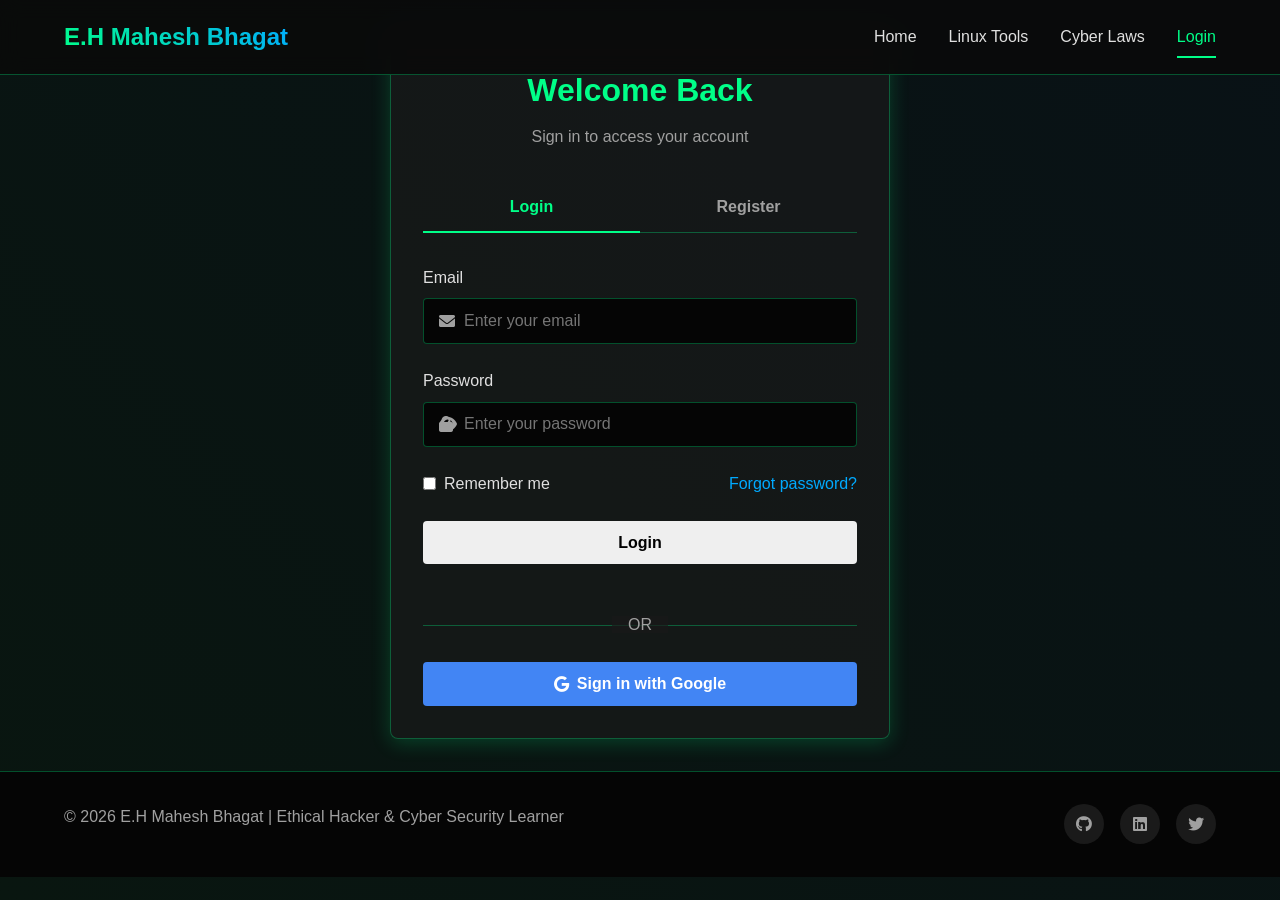
==== index.html @ c68d8800 "Add files via upload" ====
<!DOCTYPE html>
<html lang="en">
<head>
    <meta charset="UTF-8">
    <meta name="viewport" content="width=device-width, initial-scale=1.0">
    <title>Login | E.H Mahesh Bhagat</title>
    <link rel="stylesheet" href="style.css">
    <link rel="stylesheet" href="https://cdnjs.cloudflare.com/ajax/libs/font-awesome/6.0.0-beta3/css/all.min.css">
</head>
<body>
    <header>
        <nav>
            <div class="logo">
                <h2>E.H Mahesh Bhagat</h2>
            </div>
            <div class="nav-links">
                <a href="index.html">Home</a>
                <a href="linux-tools.html">Linux Tools</a>
                <a href="cyber-laws.html">Cyber Laws</a>
                <a href="login.html" class="active">Login</a>
            </div>
            <div class="burger">
                <div class="line1"></div>
                <div class="line2"></div>
                <div class="line3"></div>
            </div>
        </nav>
    </header>

    <main class="login-main">
        <div class="auth-container">
            <div class="auth-card">
                <div class="auth-header">
                    <h2>Welcome Back</h2>
                    <p>Sign in to access your account</p>
                </div>
                
                <div class="auth-tabs">
                    <button class="tab-btn active" data-tab="login">Login</button>
                    <button class="tab-btn" data-tab="register">Register</button>
                </div>
                
                <div class="auth-forms">
                    <!-- Login Form -->
                    <form id="login-form" class="auth-form active">
                        <div class="form-group">
                            <label for="login-email">Email</label>
                            <div class="input-group">
                                <i class="fas fa-envelope"></i>
                                <input type="email" id="login-email" placeholder="Enter your email" required>
                            </div>
                        </div>
                        
                        <div class="form-group">
                            <label for="login-password">Password</label>
                            <div class="input-group">
                                <i class="fas fa-lock"></i>
                                <input type="password" id="login-password" placeholder="Enter your password" required>
                                <i class="fas fa-eye toggle-password"></i>
                            </div>
                        </div>
                        
                        <div class="form-options">
                            <div class="remember-me">
                                <input type="checkbox" id="remember">
                                <label for="remember">Remember me</label>
                            </div>
                            <a href="#" class="forgot-password">Forgot password?</a>
                        </div>
                        
                        <button type="submit" class="btn auth-btn">Login</button>
                        
                        <div class="divider">
                            <span>OR</span>
                        </div>
                        
                        <button type="button" class="btn google-btn">
                            <i class="fab fa-google"></i>
                            Sign in with Google
                        </button>
                    </form>
                    
                    <!-- Register Form -->
                    <form id="register-form" class="auth-form">
                        <div class="form-group">
                            <label for="register-name">Full Name</label>
                            <div class="input-group">
                                <i class="fas fa-user"></i>
                                <input type="text" id="register-name" placeholder="Enter your full name" required>
                            </div>
                        </div>
                        
                        <div class="form-group">
                            <label for="register-email">Email</label>
                            <div class="input-group">
                                <i class="fas fa-envelope"></i>
                                <input type="email" id="register-email" placeholder="Enter your email" required>
                            </div>
                        </div>
                        
                        <div class="form-group">
                            <label for="register-password">Password</label>
                            <div class="input-group">
                                <i class="fas fa-lock"></i>
                                <input type="password" id="register-password" placeholder="Create a password" required>
                                <i class="fas fa-eye toggle-password"></i>
                            </div>
                        </div>
                        
                        <div class="form-group">
                            <label for="register-confirm-password">Confirm Password</label>
                            <div class="input-group">
                                <i class="fas fa-lock"></i>
                                <input type="password" id="register-confirm-password" placeholder="Confirm your password" required>
                                <i class="fas fa-eye toggle-password"></i>
                            </div>
                        </div>
                        
                        <div class="form-options">
                            <div class="terms">
                                <input type="checkbox" id="terms" required>
                                <label for="terms">I agree to the <a href="#">Terms and Conditions</a></label>
                            </div>
                        </div>
                        
                        <button type="submit" class="btn auth-btn">Register</button>
                        
                        <div class="divider">
                            <span>OR</span>
                        </div>
                        
                        <button type="button" class="btn google-btn">
                            <i class="fab fa-google"></i>
                            Sign up with Google
                        </button>
                    </form>
                </div>
            </div>
        </div>
    </main>

    <footer>
        <div class="footer-content">
            <p>&copy; 2023 E.H Mahesh Bhagat | Ethical Hacker & Cyber Security Learner</p>
            <div class="social-links">
                <a href="#"><i class="fab fa-github"></i></a>
                <a href="#"><i class="fab fa-linkedin"></i></a>
                <a href="#"><i class="fab fa-twitter"></i></a>
            </div>
        </div>
    </footer>

    <script src="auth.js"></script>
    <script src="main.js"></script>
</body>
</html>
---- style.css ----
/* Global Styles */
:root {
    --primary-color: #00ff88;
    --secondary-color: #00aaff;
    --dark-bg: #0a0a0a;
    --darker-bg: #050505;
    --light-bg: #1a1a1a;
    --text-color: #e0e0e0;
    --text-secondary: #a0a0a0;
    --card-bg: rgba(26, 26, 26, 0.7);
    --border-color: rgba(0, 255, 136, 0.3);
    --shadow: 0 4px 20px rgba(0, 255, 136, 0.2);
    --transition: all 0.3s ease;
}

* {
    margin: 0;
    padding: 0;
    box-sizing: border-box;
}

html {
    scroll-behavior: smooth;
}

body {
    font-family: 'Segoe UI', Tahoma, Geneva, Verdana, sans-serif;
    background-color: var(--dark-bg);
    color: var(--text-color);
    line-height: 1.6;
    overflow-x: hidden;
}

/* Background Animation */
body::before {
    content: '';
    position: fixed;
    top: 0;
    left: 0;
    width: 100%;
    height: 100%;
    background: linear-gradient(45deg, rgba(0, 255, 136, 0.05), rgba(0, 170, 255, 0.05));
    z-index: -1;
    pointer-events: none;
}

/* Typography */
h1, h2, h3, h4, h5, h6 {
    color: var(--primary-color);
    margin-bottom: 1rem;
    font-weight: 600;
}

h1 {
    font-size: 2.5rem;
}

h2 {
    font-size: 2rem;
}

h3 {
    font-size: 1.5rem;
}

p {
    margin-bottom: 1rem;
    color: var(--text-secondary);
}

a {
    color: var(--secondary-color);
    text-decoration: none;
    transition: var(--transition);
}

a:hover {
    color: var(--primary-color);
}

/* Buttons */
.btn {
    display: inline-block;
    padding: 0.8rem 1.5rem;
    border-radius: 4px;
    font-weight: 600;
    text-align: center;
    cursor: pointer;
    transition: var(--transition);
    border: none;
    font-size: 1rem;
}

.primary-btn {
    background-color: var(--primary-color);
    color: var(--dark-bg);
}

.primary-btn:hover {
    background-color: rgba(0, 255, 136, 0.8);
    transform: translateY(-2px);
    box-shadow: var(--shadow);
}

.secondary-btn {
    background-color: transparent;
    color: var(--primary-color);
    border: 1px solid var(--primary-color);
}

.secondary-btn:hover {
    background-color: rgba(0, 255, 136, 0.1);
    transform: translateY(-2px);
}

.tertiary-btn {
    background-color: var(--secondary-color);
    color: var(--dark-bg);
}

.tertiary-btn:hover {
    background-color: rgba(0, 170, 255, 0.8);
    transform: translateY(-2px);
    box-shadow: 0 4px 20px rgba(0, 170, 255, 0.2);
}

/* Header & Navigation */
header {
    position: fixed;
    top: 0;
    width: 100%;
    background-color: rgba(10, 10, 10, 0.9);
    backdrop-filter: blur(10px);
    z-index: 1000;
    border-bottom: 1px solid var(--border-color);
}

nav {
    display: flex;
    justify-content: space-between;
    align-items: center;
    padding: 1rem 5%;
    max-width: 1400px;
    margin: 0 auto;
}

.logo h2 {
    font-size: 1.5rem;
    margin: 0;
    background: linear-gradient(45deg, var(--primary-color), var(--secondary-color));
    -webkit-background-clip: text;
    background-clip: text;
    color: transparent;
}

.nav-links {
    display: flex;
    gap: 2rem;
}

.nav-links a {
    color: var(--text-color);
    font-weight: 500;
    position: relative;
    padding: 0.5rem 0;
}

.nav-links a::after {
    content: '';
    position: absolute;
    bottom: 0;
    left: 0;
    width: 0;
    height: 2px;
    background-color: var(--primary-color);
    transition: var(--transition);
}

.nav-links a:hover::after,
.nav-links a.active::after {
    width: 100%;
}

.nav-links a.active {
    color: var(--primary-color);
}

.burger {
    display: none;
    cursor: pointer;
}

.burger div {
    width: 25px;
    height: 3px;
    background-color: var(--text-color);
    margin: 5px;
    transition: var(--transition);
}

/* Main Content */
main {
    padding-top: 80px;
    min-height: calc(100vh - 80px);
}

/* Home Page Styles */
.hero {
    display: flex;
    align-items: center;
    justify-content: space-between;
    padding: 4rem 5%;
    max-width: 1400px;
    margin: 0 auto;
    min-height: calc(100vh - 160px);
}

.hero-content {
    flex: 1;
    max-width: 600px;
}

.hero-content h1 {
    font-size: 3rem;
    margin-bottom: 1rem;
    background: linear-gradient(45deg, var(--primary-color), var(--secondary-color));
    -webkit-background-clip: text;
    background-clip: text;
    color: transparent;
}

.subtitle {
    font-size: 1.5rem;
    color: var(--secondary-color);
    margin-bottom: 1.5rem;
}

.description {
    font-size: 1.1rem;
    margin-bottom: 2rem;
}

.cta-buttons {
    display: flex;
    gap: 1rem;
    flex-wrap: wrap;
}

.hero-image {
    flex: 1;
    display: flex;
    justify-content: center;
    align-items: center;
}

.cyber-icon {
    font-size: 15rem;
    color: var(--primary-color);
    opacity: 0.7;
    animation: pulse 3s infinite;
}

@keyframes pulse {
    0% {
        transform: scale(1);
        opacity: 0.7;
    }
    50% {
        transform: scale(1.05);
        opacity: 0.9;
    }
    100% {
        transform: scale(1);
        opacity: 0.7;
    }
}

.features {
    display: grid;
    grid-template-columns: repeat(auto-fit, minmax(300px, 1fr));
    gap: 2rem;
    padding: 4rem 5%;
    max-width: 1400px;
    margin: 0 auto;
}

.feature-card {
    background-color: var(--card-bg);
    border: 1px solid var(--border-color);
    border-radius: 8px;
    padding: 2rem;
    text-align: center;
    transition: var(--transition);
}

.feature-card:hover {
    transform: translateY(-5px);
    box-shadow: var(--shadow);
    border-color: var(--primary-color);
}

.feature-card .icon {
    font-size: 3rem;
    color: var(--primary-color);
    margin-bottom: 1.5rem;
}

/* Linux Tools Page Styles */
.page-header {
    text-align: center;
    padding: 3rem 5%;
    background-color: var(--light-bg);
    border-bottom: 1px solid var(--border-color);
}

.page-header h1 {
    font-size: 2.5rem;
    margin-bottom: 0.5rem;
}

.tools-container {
    display: grid;
    grid-template-columns: repeat(auto-fit, minmax(350px, 1fr));
    gap: 2rem;
    padding: 4rem 5%;
    max-width: 1400px;
    margin: 0 auto;
}

.tool-card {
    background-color: var(--card-bg);
    border: 1px solid var(--border-color);
    border-radius: 8px;
    padding: 2rem;
    transition: var(--transition);
}

.tool-card:hover {
    transform: translateY(-5px);
    box-shadow: var(--shadow);
    border-color: var(--primary-color);
}

.tool-card h3 {
    display: flex;
    align-items: center;
    gap: 1rem;
    margin-bottom: 1rem;
}

.tool-card h3 i {
    color: var(--secondary-color);
}

.tool-card p {
    margin-bottom: 1rem;
}

.linux-commands {
    padding: 2rem 5%;
    max-width: 1400px;
    margin: 0 auto;
}

.linux-commands h2 {
    text-align: center;
    margin-bottom: 2rem;
}

.commands-grid {
    display: grid;
    grid-template-columns: repeat(auto-fill, minmax(300px, 1fr));
    gap: 1.5rem;
}

.command-item {
    background-color: var(--card-bg);
    border: 1px solid var(--border-color);
    border-radius: 8px;
    padding: 1.5rem;
    transition: var(--transition);
}

.command-item:hover {
    border-color: var(--primary-color);
}

.command-item code {
    display: block;
    background-color: var(--darker-bg);
    padding: 0.8rem;
    border-radius: 4px;
    margin-bottom: 1rem;
    font-family: 'Courier New', Courier, monospace;
    color: var(--primary-color);
    font-size: 1.1rem;
}

/* Cyber Laws Page Styles */
.cyber-laws-container {
    padding: 2rem 5%;
    max-width: 1400px;
    margin: 0 auto;
}

.law-section {
    margin-bottom: 3rem;
    background-color: var(--card-bg);
    border: 1px solid var(--border-color);
    border-radius: 8px;
    padding: 2rem;
}

.law-section h2 {
    display: flex;
    align-items: center;
    gap: 1rem;
    margin-bottom: 1.5rem;
}

.law-section h2 i {
    color: var(--secondary-color);
}

.law-section ul {
    list-style-type: none;
    padding-left: 1rem;
}

.law-section ul li {
    margin-bottom: 1rem;
    position: relative;
    padding-left: 1.5rem;
}

.law-section ul li::before {
    content: '▸';
    position: absolute;
    left: 0;
    color: var(--primary-color);
}

.law-section ul ul {
    margin-top: 0.5rem;
    margin-bottom: 1rem;
}

.law-section ul ul li {
    margin-bottom: 0.5rem;
}

.law-section ul ul li::before {
    content: '•';
}

.rights-punishments {
    display: grid;
    grid-template-columns: repeat(auto-fit, minmax(300px, 1fr));
    gap: 2rem;
}

.rights, .punishments {
    background-color: var(--light-bg);
    border-radius: 8px;
    padding: 1.5rem;
}

.rights h3, .punishments h3 {
    margin-bottom: 1rem;
    text-align: center;
}

/* Login Page Styles */
.login-main {
    display: flex;
    justify-content: center;
    align-items: center;
    min-height: calc(100vh - 160px);
    padding: 2rem 5%;
}

.auth-container {
    width: 100%;
    max-width: 500px;
}

.auth-card {
    background-color: var(--card-bg);
    border: 1px solid var(--border-color);
    border-radius: 8px;
    padding: 2rem;
    box-shadow: var(--shadow);
}

.auth-header {
    text-align: center;
    margin-bottom: 2rem;
}

.auth-header h2 {
    font-size: 2rem;
    margin-bottom: 0.5rem;
}

.auth-tabs {
    display: flex;
    margin-bottom: 2rem;
    border-bottom: 1px solid var(--border-color);
}

.tab-btn {
    flex: 1;
    padding: 1rem;
    background: none;
    border: none;
    color: var(--text-secondary);
    font-size: 1rem;
    font-weight: 600;
    cursor: pointer;
    transition: var(--transition);
    position: relative;
}

.tab-btn.active {
    color: var(--primary-color);
}

.tab-btn.active::after {
    content: '';
    position: absolute;
    bottom: -1px;
    left: 0;
    width: 100%;
    height: 2px;
    background-color: var(--primary-color);
}

.auth-forms {
    position: relative;
}

.auth-form {
    display: none;
}

.auth-form.active {
    display: block;
}

.form-group {
    margin-bottom: 1.5rem;
}

.form-group label {
    display: block;
    margin-bottom: 0.5rem;
    color: var(--text-color);
}

.input-group {
    position: relative;
}

.input-group i {
    position: absolute;
    left: 1rem;
    top: 50%;
    transform: translateY(-50%);
    color: var(--text-secondary);
}

.input-group input {
    width: 100%;
    padding: 0.8rem 1rem 0.8rem 2.5rem;
    background-color: var(--darker-bg);
    border: 1px solid var(--border-color);
    border-radius: 4px;
    color: var(--text-color);
    font-size: 1rem;
    transition: var(--transition);
}

.input-group input:focus {
    outline: none;
    border-color: var(--primary-color);
}

.toggle-password {
    position: absolute;
    right: 1rem;
    top: 50%;
    transform: translateY(-50%);
    cursor: pointer;
    color: var(--text-secondary);
}

.form-options {
    display: flex;
    justify-content: space-between;
    align-items: center;
    margin-bottom: 1.5rem;
}

.remember-me, .terms {
    display: flex;
    align-items: center;
    gap: 0.5rem;
}

.remember-me input, .terms input {
    width: auto;
}

.forgot-password {
    color: var(--secondary-color);
}

.auth-btn {
    width: 100%;
    margin-bottom: 1.5rem;
}

.divider {
    position: relative;
    text-align: center;
    margin: 1.5rem 0;
}

.divider::before {
    content: '';
    position: absolute;
    top: 50%;
    left: 0;
    width: 100%;
    height: 1px;
    background-color: var(--border-color);
}

.divider span {
    position: relative;
    background-color: var(--card-bg);
    padding: 0 1rem;
    color: var(--text-secondary);
}

.google-btn {
    width: 100%;
    display: flex;
    align-items: center;
    justify-content: center;
    gap: 0.5rem;
    background-color: #4285f4;
    color: white;
}

.google-btn:hover {
    background-color: #3367d6;
}

/* Footer */
footer {
    background-color: var(--darker-bg);
    border-top: 1px solid var(--border-color);
    padding: 2rem 5%;
}

.footer-content {
    max-width: 1400px;
    margin: 0 auto;
    display: flex;
    justify-content: space-between;
    align-items: center;
    flex-wrap: wrap;
    gap: 1rem;
}

.social-links {
    display: flex;
    gap: 1rem;
}

.social-links a {
    display: flex;
    align-items: center;
    justify-content: center;
    width: 40px;
    height: 40px;
    border-radius: 50%;
    background-color: var(--light-bg);
    color: var(--text-secondary);
    transition: var(--transition);
}

.social-links a:hover {
    background-color: var(--primary-color);
    color: var(--dark-bg);
    transform: translateY(-3px);
}

/* Back to Home Button */
.back-home {
    text-align: center;
    padding: 2rem 5%;
}

/* Responsive Design */
@media (max-width: 992px) {
    .hero {
        flex-direction: column;
        text-align: center;
    }
    
    .hero-content {
        margin-bottom: 2rem;
    }
    
    .hero-image {
        order: -1;
    }
    
    .cyber-icon {
        font-size: 10rem;
    }
}

@media (max-width: 768px) {
    .nav-links {
        position: absolute;
        right: 0;
        top: 70px;
        background-color: var(--darker-bg);
        width: 100%;
        flex-direction: column;
        align-items: center;
        padding: 2rem 0;
        gap: 1rem;
        transform: translateX(100%);
        transition: var(--transition);
        border-top: 1px solid var(--border-color);
    }
    
    .nav-links.active {
        transform: translateX(0);
    }
    
    .burger {
        display: block;
    }
    
    .burger.active .line1 {
        transform: rotate(-45deg) translate(-5px, 6px);
    }
    
    .burger.active .line2 {
        opacity: 0;
    }
    
    .burger.active .line3 {
        transform: rotate(45deg) translate(-5px, -6px);
    }
    
    .hero-content h1 {
        font-size: 2.5rem;
    }
    
    .subtitle {
        font-size: 1.2rem;
    }
    
    .features {
        grid-template-columns: 1fr;
    }
    
    .tools-container {
        grid-template-columns: 1fr;
    }
    
    .commands-grid {
        grid-template-columns: 1fr;
    }
    
    .rights-punishments {
        grid-template-columns: 1fr;
    }
    
    .footer-content {
        flex-direction: column;
        text-align: center;
    }
}

@media (max-width: 576px) {
    .hero-content h1 {
        font-size: 2rem;
    }
    
    .subtitle {
        font-size: 1rem;
    }
    
    .cta-buttons {
        flex-direction: column;
    }
    
    .btn {
        width: 100%;
    }
    
    .cyber-icon {
        font-size: 8rem;
    }
    
    .form-options {
        flex-direction: column;
        align-items: flex-start;
        gap: 1rem;
    }
}
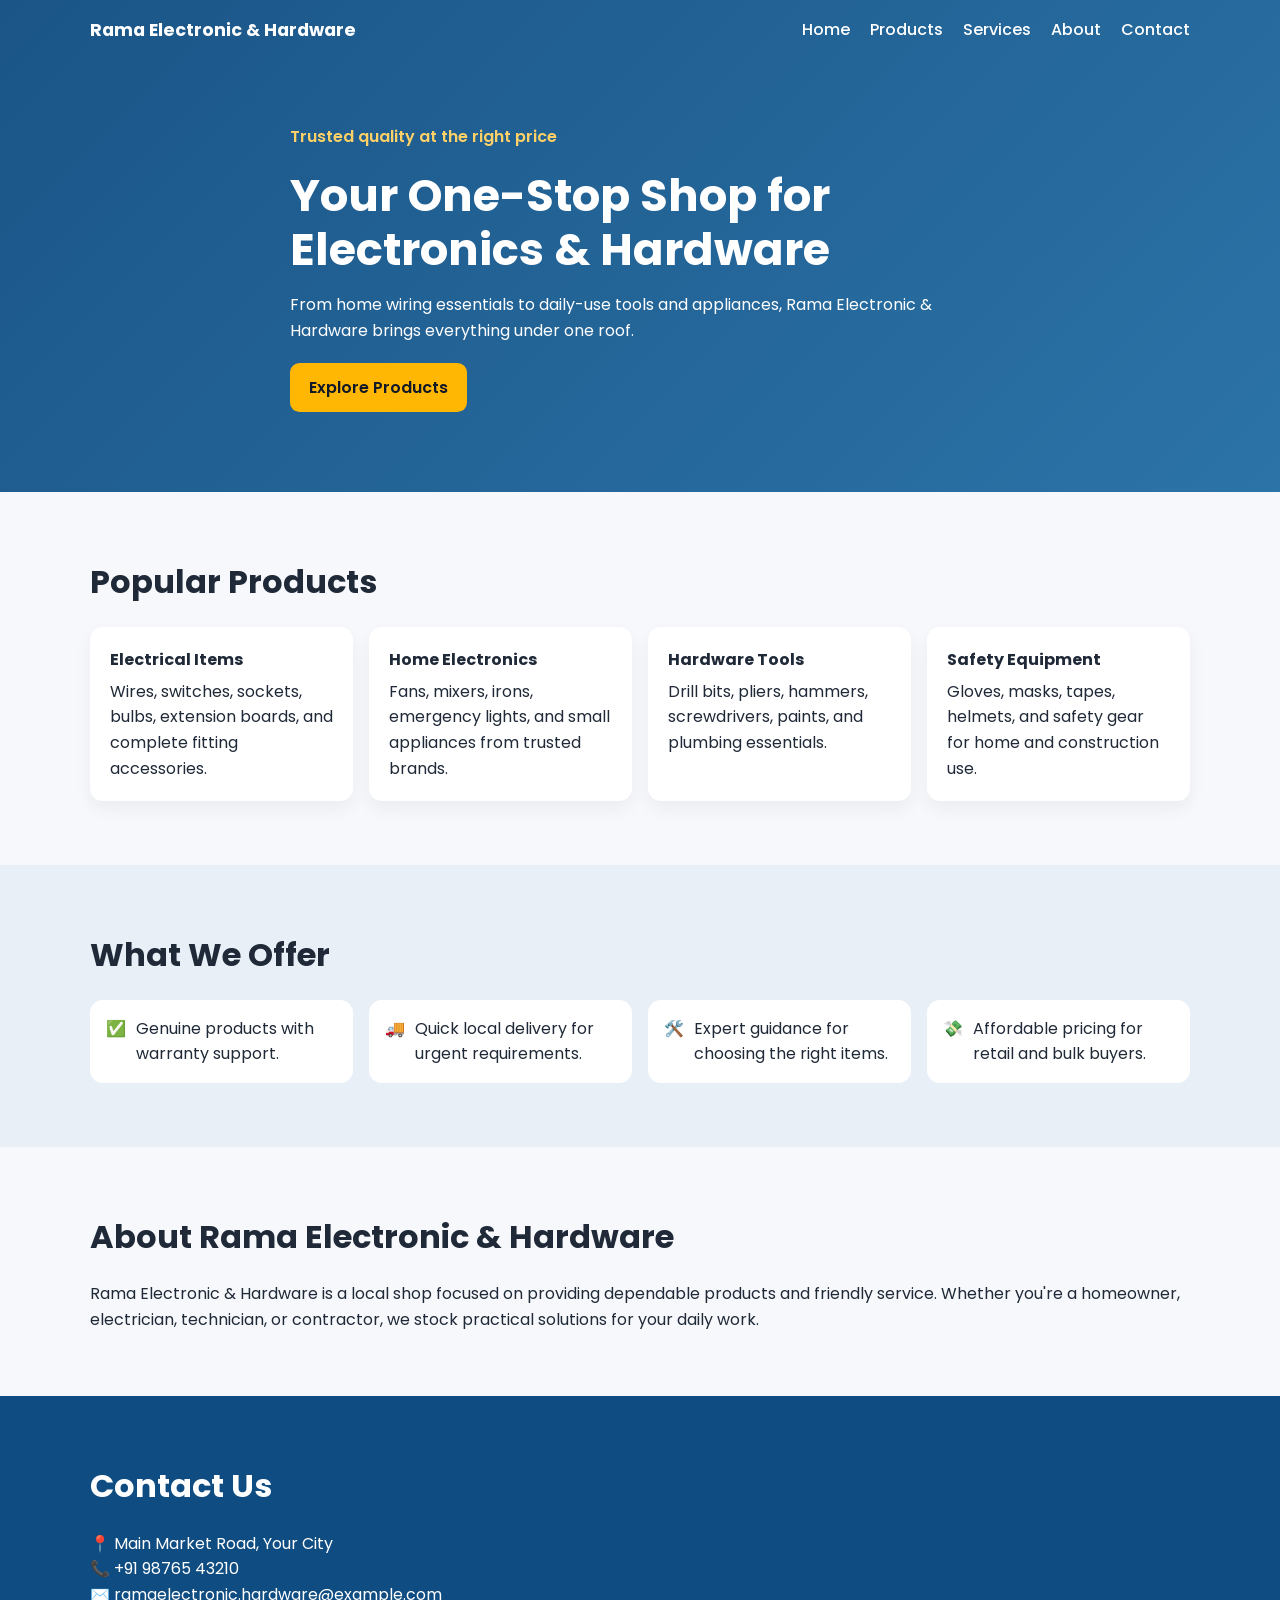
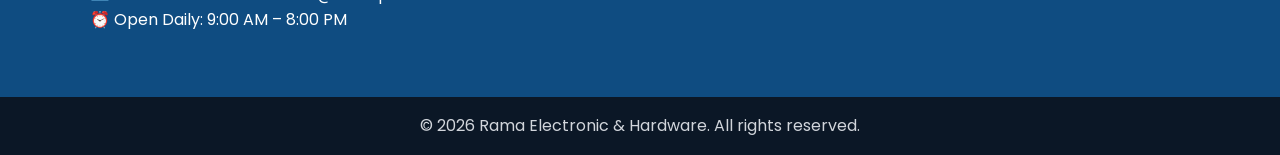
==== commit 3cc8ec5f: "Rebuild repository as Rama Electronic & Hardware website" ====
--- a/index.html
+++ b/index.html
@@ -1,156 +1,105 @@
-<!DOCTYPE html>
-<html lang="en">
-<head>
-    <meta charset="UTF-8">
-    <meta name="viewport" content="width=device-width, initial-scale=1.0">
-    <title>Login | E.H Mahesh Bhagat</title>
-    <link rel="stylesheet" href="style.css">
-    <link rel="stylesheet" href="https://cdnjs.cloudflare.com/ajax/libs/font-awesome/6.0.0-beta3/css/all.min.css">
-</head>
-<body>
-    <header>
-        <nav>
-            <div class="logo">
-                <h2>E.H Mahesh Bhagat</h2>
-            </div>
-            <div class="nav-links">
-                <a href="index.html">Home</a>
-                <a href="linux-tools.html">Linux Tools</a>
-                <a href="cyber-laws.html">Cyber Laws</a>
-                <a href="login.html" class="active">Login</a>
-            </div>
-            <div class="burger">
-                <div class="line1"></div>
-                <div class="line2"></div>
-                <div class="line3"></div>
-            </div>
-        </nav>
-    </header>
-
-    <main class="login-main">
-        <div class="auth-container">
-            <div class="auth-card">
-                <div class="auth-header">
-                    <h2>Welcome Back</h2>
-                    <p>Sign in to access your account</p>
-                </div>
-                
-                <div class="auth-tabs">
-                    <button class="tab-btn active" data-tab="login">Login</button>
-                    <button class="tab-btn" data-tab="register">Register</button>
-                </div>
-                
-                <div class="auth-forms">
-                    <!-- Login Form -->
-                    <form id="login-form" class="auth-form active">
-                        <div class="form-group">
-                            <label for="login-email">Email</label>
-                            <div class="input-group">
-                                <i class="fas fa-envelope"></i>
-                                <input type="email" id="login-email" placeholder="Enter your email" required>
-                            </div>
-                        </div>
-                        
-                        <div class="form-group">
-                            <label for="login-password">Password</label>
-                            <div class="input-group">
-                                <i class="fas fa-lock"></i>
-                                <input type="password" id="login-password" placeholder="Enter your password" required>
-                                <i class="fas fa-eye toggle-password"></i>
-                            </div>
-                        </div>
-                        
-                        <div class="form-options">
-                            <div class="remember-me">
-                                <input type="checkbox" id="remember">
-                                <label for="remember">Remember me</label>
-                            </div>
-                            <a href="#" class="forgot-password">Forgot password?</a>
-                        </div>
-                        
-                        <button type="submit" class="btn auth-btn">Login</button>
-                        
-                        <div class="divider">
-                            <span>OR</span>
-                        </div>
-                        
-                        <button type="button" class="btn google-btn">
-                            <i class="fab fa-google"></i>
-                            Sign in with Google
-                        </button>
-                    </form>
-                    
-                    <!-- Register Form -->
-                    <form id="register-form" class="auth-form">
-                        <div class="form-group">
-                            <label for="register-name">Full Name</label>
-                            <div class="input-group">
-                                <i class="fas fa-user"></i>
-                                <input type="text" id="register-name" placeholder="Enter your full name" required>
-                            </div>
-                        </div>
-                        
-                        <div class="form-group">
-                            <label for="register-email">Email</label>
-                            <div class="input-group">
-                                <i class="fas fa-envelope"></i>
-                                <input type="email" id="register-email" placeholder="Enter your email" required>
-                            </div>
-                        </div>
-                        
-                        <div class="form-group">
-                            <label for="register-password">Password</label>
-                            <div class="input-group">
-                                <i class="fas fa-lock"></i>
-                                <input type="password" id="register-password" placeholder="Create a password" required>
-                                <i class="fas fa-eye toggle-password"></i>
-                            </div>
-                        </div>
-                        
-                        <div class="form-group">
-                            <label for="register-confirm-password">Confirm Password</label>
-                            <div class="input-group">
-                                <i class="fas fa-lock"></i>
-                                <input type="password" id="register-confirm-password" placeholder="Confirm your password" required>
-                                <i class="fas fa-eye toggle-password"></i>
-                            </div>
-                        </div>
-                        
-                        <div class="form-options">
-                            <div class="terms">
-                                <input type="checkbox" id="terms" required>
-                                <label for="terms">I agree to the <a href="#">Terms and Conditions</a></label>
-                            </div>
-                        </div>
-                        
-                        <button type="submit" class="btn auth-btn">Register</button>
-                        
-                        <div class="divider">
-                            <span>OR</span>
-                        </div>
-                        
-                        <button type="button" class="btn google-btn">
-                            <i class="fab fa-google"></i>
-                            Sign up with Google
-                        </button>
-                    </form>
-                </div>
-            </div>
-        </div>
-    </main>
-
-    <footer>
-        <div class="footer-content">
-            <p>&copy; 2023 E.H Mahesh Bhagat | Ethical Hacker & Cyber Security Learner</p>
-            <div class="social-links">
-                <a href="#"><i class="fab fa-github"></i></a>
-                <a href="#"><i class="fab fa-linkedin"></i></a>
-                <a href="#"><i class="fab fa-twitter"></i></a>
-            </div>
-        </div>
-    </footer>
-
-    <script src="auth.js"></script>
-    <script src="main.js"></script>
-</body>
-</html>+<!DOCTYPE html>
+<html lang="en">
+<head>
+  <meta charset="UTF-8" />
+  <meta name="viewport" content="width=device-width, initial-scale=1.0" />
+  <title>Rama Electronic & Hardware Items</title>
+  <link rel="preconnect" href="https://fonts.googleapis.com">
+  <link rel="preconnect" href="https://fonts.gstatic.com" crossorigin>
+  <link href="https://fonts.googleapis.com/css2?family=Poppins:wght@400;500;600;700&display=swap" rel="stylesheet">
+  <link rel="stylesheet" href="styles.css" />
+</head>
+<body>
+  <header class="hero" id="home">
+    <nav class="navbar container">
+      <h1 class="logo">Rama Electronic & Hardware</h1>
+      <button class="menu-btn" id="menuBtn" aria-label="Toggle menu">☰</button>
+      <ul class="nav-links" id="navLinks">
+        <li><a href="#home">Home</a></li>
+        <li><a href="#products">Products</a></li>
+        <li><a href="#services">Services</a></li>
+        <li><a href="#about">About</a></li>
+        <li><a href="#contact">Contact</a></li>
+      </ul>
+    </nav>
+
+    <div class="hero-content container">
+      <p class="tagline">Trusted quality at the right price</p>
+      <h2>Your One-Stop Shop for Electronics & Hardware</h2>
+      <p>From home wiring essentials to daily-use tools and appliances, Rama Electronic & Hardware brings everything under one roof.</p>
+      <a class="btn" href="#products">Explore Products</a>
+    </div>
+  </header>
+
+  <main>
+    <section class="section container" id="products">
+      <h3>Popular Products</h3>
+      <div class="grid cards">
+        <article class="card">
+          <h4>Electrical Items</h4>
+          <p>Wires, switches, sockets, bulbs, extension boards, and complete fitting accessories.</p>
+        </article>
+        <article class="card">
+          <h4>Home Electronics</h4>
+          <p>Fans, mixers, irons, emergency lights, and small appliances from trusted brands.</p>
+        </article>
+        <article class="card">
+          <h4>Hardware Tools</h4>
+          <p>Drill bits, pliers, hammers, screwdrivers, paints, and plumbing essentials.</p>
+        </article>
+        <article class="card">
+          <h4>Safety Equipment</h4>
+          <p>Gloves, masks, tapes, helmets, and safety gear for home and construction use.</p>
+        </article>
+      </div>
+    </section>
+
+    <section class="section alt" id="services">
+      <div class="container">
+        <h3>What We Offer</h3>
+        <div class="grid feature-grid">
+          <div class="feature">
+            <span>✅</span>
+            <p>Genuine products with warranty support.</p>
+          </div>
+          <div class="feature">
+            <span>🚚</span>
+            <p>Quick local delivery for urgent requirements.</p>
+          </div>
+          <div class="feature">
+            <span>🛠️</span>
+            <p>Expert guidance for choosing the right items.</p>
+          </div>
+          <div class="feature">
+            <span>💸</span>
+            <p>Affordable pricing for retail and bulk buyers.</p>
+          </div>
+        </div>
+      </div>
+    </section>
+
+    <section class="section container" id="about">
+      <h3>About Rama Electronic & Hardware</h3>
+      <p>Rama Electronic & Hardware is a local shop focused on providing dependable products and friendly service. Whether you're a homeowner, electrician, technician, or contractor, we stock practical solutions for your daily work.</p>
+    </section>
+
+    <section class="section contact" id="contact">
+      <div class="container">
+        <h3>Contact Us</h3>
+        <p>📍 Main Market Road, Your City</p>
+        <p>📞 +91 98765 43210</p>
+        <p>✉️ ramaelectronic.hardware@example.com</p>
+        <p>⏰ Open Daily: 9:00 AM – 8:00 PM</p>
+      </div>
+    </section>
+  </main>
+
+  <footer>
+    <div class="container">
+      <p>© <span id="year"></span> Rama Electronic & Hardware. All rights reserved.</p>
+    </div>
+  </footer>
+
+  <script src="script.js"></script>
+</body>
+</html>
--- a/styles.css
+++ b/styles.css
@@ -0,0 +1,175 @@
+:root {
+  --primary: #0f4c81;
+  --accent: #ffb703;
+  --bg: #f6f8fb;
+  --text: #1f2937;
+  --muted: #6b7280;
+  --white: #ffffff;
+}
+
+* {
+  box-sizing: border-box;
+  margin: 0;
+  padding: 0;
+}
+
+body {
+  font-family: "Poppins", sans-serif;
+  color: var(--text);
+  background: var(--bg);
+  line-height: 1.6;
+}
+
+.container {
+  width: min(1100px, 92%);
+  margin: 0 auto;
+}
+
+.hero {
+  background: linear-gradient(135deg, rgba(15, 76, 129, 0.95), rgba(22, 101, 158, 0.9));
+  color: var(--white);
+  padding-bottom: 4rem;
+}
+
+.navbar {
+  display: flex;
+  align-items: center;
+  justify-content: space-between;
+  padding: 1rem 0;
+}
+
+.logo {
+  font-size: 1.1rem;
+  font-weight: 700;
+}
+
+.menu-btn {
+  display: none;
+  border: none;
+  background: transparent;
+  color: var(--white);
+  font-size: 1.6rem;
+  cursor: pointer;
+}
+
+.nav-links {
+  list-style: none;
+  display: flex;
+  gap: 1.25rem;
+}
+
+.nav-links a {
+  color: var(--white);
+  text-decoration: none;
+  font-weight: 500;
+}
+
+.hero-content {
+  padding: 4rem 0 1rem;
+  max-width: 700px;
+}
+
+.tagline {
+  color: #ffd166;
+  font-weight: 600;
+  margin-bottom: 0.4rem;
+}
+
+.hero h2 {
+  font-size: clamp(1.8rem, 4vw, 2.8rem);
+  line-height: 1.2;
+  margin-bottom: 1rem;
+}
+
+.hero p {
+  margin-bottom: 1.2rem;
+}
+
+.btn {
+  display: inline-block;
+  background: var(--accent);
+  color: #111827;
+  padding: 0.75rem 1.2rem;
+  border-radius: 0.6rem;
+  text-decoration: none;
+  font-weight: 600;
+}
+
+.section {
+  padding: 4rem 0;
+}
+
+.section h3 {
+  font-size: clamp(1.5rem, 3vw, 2rem);
+  margin-bottom: 1.2rem;
+}
+
+.grid {
+  display: grid;
+  gap: 1rem;
+}
+
+.cards {
+  grid-template-columns: repeat(auto-fit, minmax(220px, 1fr));
+}
+
+.card {
+  background: var(--white);
+  padding: 1.25rem;
+  border-radius: 0.8rem;
+  box-shadow: 0 8px 18px rgba(0, 0, 0, 0.05);
+}
+
+.card h4 {
+  margin-bottom: 0.4rem;
+}
+
+.alt {
+  background: #e8eff7;
+}
+
+.feature-grid {
+  grid-template-columns: repeat(auto-fit, minmax(220px, 1fr));
+}
+
+.feature {
+  background: var(--white);
+  border-radius: 0.8rem;
+  padding: 1rem;
+  display: flex;
+  align-items: flex-start;
+  gap: 0.65rem;
+}
+
+.contact {
+  background: var(--primary);
+  color: var(--white);
+}
+
+footer {
+  background: #0b1726;
+  color: #d1d5db;
+  text-align: center;
+  padding: 1rem 0;
+}
+
+@media (max-width: 780px) {
+  .menu-btn {
+    display: block;
+  }
+
+  .nav-links {
+    position: absolute;
+    right: 4%;
+    top: 64px;
+    flex-direction: column;
+    background: #0f4c81;
+    padding: 1rem;
+    border-radius: 0.5rem;
+    display: none;
+  }
+
+  .nav-links.open {
+    display: flex;
+  }
+}
